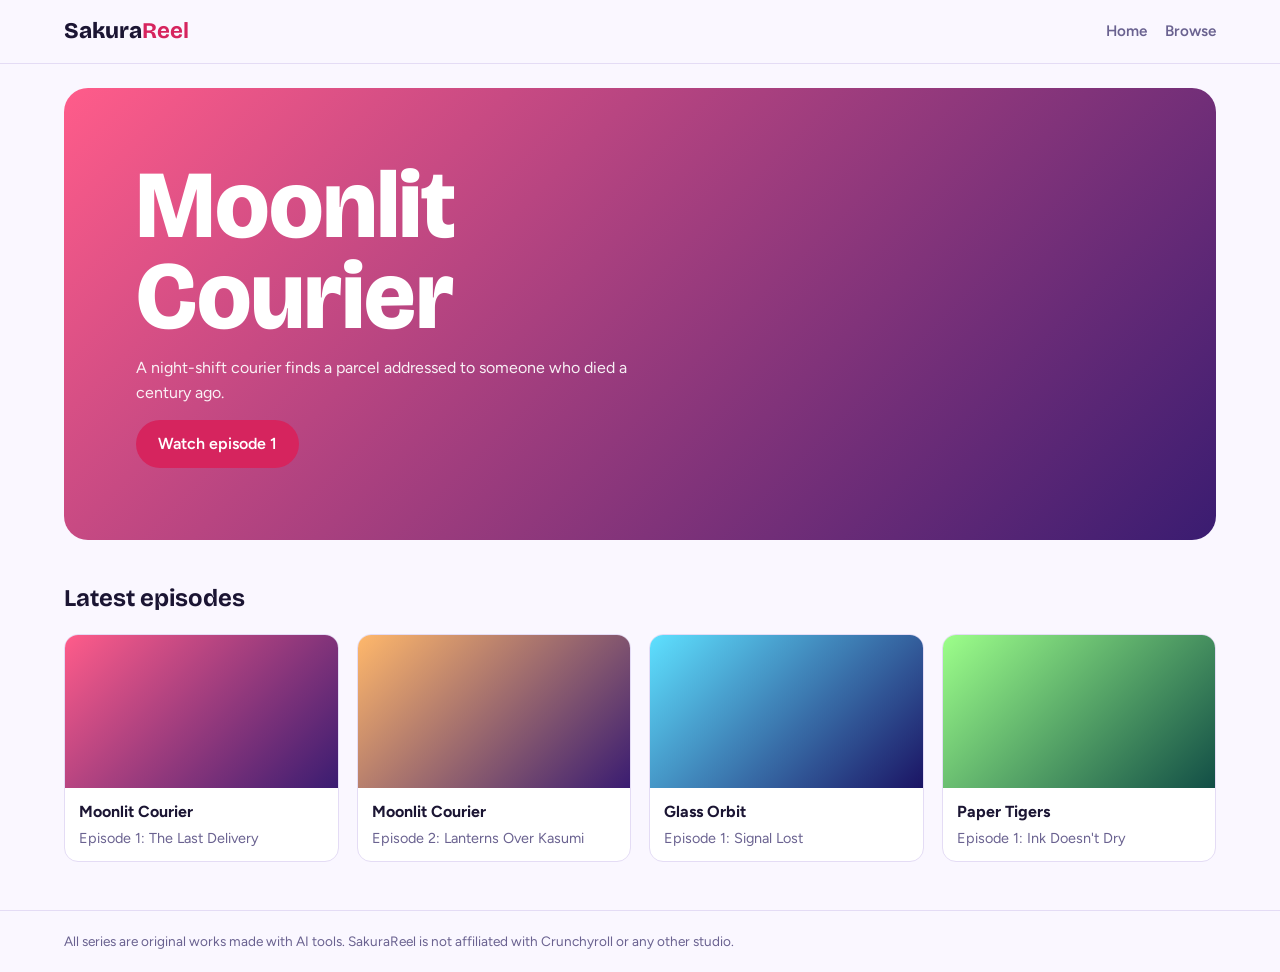
==== index-1.html @ 82ae55a9 "Add files via upload" ====
<!doctype html>
<html lang="en">
<head>
<meta charset="utf-8">
<meta name="viewport" content="width=device-width, initial-scale=1">
<title>SakuraReel: original anime made with AI</title>
<meta name="description" content="Watch original AI-made anime for free. Support the creator to download episodes.">
<link rel="icon" href="data:image/svg+xml,<svg xmlns='http://www.w3.org/2000/svg' viewBox='0 0 100 100'><text y='.9em' font-size='90'>🌸</text></svg>">
<link rel="preconnect" href="https://fonts.googleapis.com">
<link rel="preconnect" href="https://fonts.gstatic.com" crossorigin>
<link href="https://fonts.googleapis.com/css2?family=Bricolage+Grotesque:wght@500;800&family=Figtree:wght@400;600&display=swap" rel="stylesheet">
<style>
:root{--bg:#130f24;--surf:#1d1836;--line:#2e2750;--text:#f3f0ff;--muted:#a9a2cc;--acc:#ff5c8a;--r:14px}
@media(prefers-color-scheme:light){:root{--bg:#faf7ff;--surf:#fff;--line:#e4dcf5;--text:#1b1533;--muted:#6a6290;--acc:#d6245e}}
*{box-sizing:border-box;margin:0}
body{background:var(--bg);color:var(--text);font:400 16px/1.55 Figtree,system-ui,sans-serif;min-height:100vh;display:flex;flex-direction:column}
a{color:inherit;text-decoration:none}
:focus-visible{outline:3px solid var(--acc);outline-offset:3px}
h1,h2,.logo{font-family:"Bricolage Grotesque",system-ui,sans-serif}
.top{display:flex;justify-content:space-between;align-items:center;gap:12px;flex-wrap:wrap;padding:14px 5vw;border-bottom:1px solid var(--line);position:sticky;top:0;background:var(--bg);z-index:5}
.logo{font-size:1.4rem;font-weight:800}.logo b{color:var(--acc)}
nav{display:flex;gap:18px;font-weight:600;font-size:.95rem}nav a{color:var(--muted)}nav a:hover{color:var(--text)}
main{flex:1;padding:0 5vw 48px}
.hero{margin:24px 0 40px;border-radius:24px;padding:clamp(28px,6vw,72px);background:linear-gradient(135deg,var(--a),var(--b));color:#fff;min-height:320px;display:flex;flex-direction:column;justify-content:flex-end;gap:14px}
.hero h1{font-size:clamp(2.6rem,9vw,6rem);line-height:.95;font-weight:800;max-width:11ch}
.hero p{max-width:52ch;opacity:.92}
.btn{display:inline-block;background:var(--acc);color:#fff;font-weight:600;padding:12px 22px;border-radius:999px;border:0;cursor:pointer;width:fit-content}
.btn.alt{background:transparent;border:2px solid var(--line);color:var(--text)}
h2{font-size:1.5rem;margin:32px 0 16px}
.grid{display:grid;grid-template-columns:repeat(auto-fill,minmax(220px,1fr));gap:18px}
.card{background:var(--surf);border:1px solid var(--line);border-radius:var(--r);overflow:hidden;display:block}
.card:hover{border-color:var(--acc)}
.card .art,.card img{aspect-ratio:16/9;width:100%;object-fit:cover;display:block;background:linear-gradient(135deg,var(--a),var(--b))}
.meta{padding:12px 14px;display:grid;gap:2px}.meta span{color:var(--muted);font-size:.9rem}
.player{aspect-ratio:16/9;width:100%;border-radius:var(--r);background:#000;border:0;display:grid;place-items:center;color:#cfc9ee;text-align:center;padding:20px}
.watch{display:grid;gap:24px;grid-template-columns:minmax(0,2fr) minmax(240px,1fr);margin-top:24px}
@media(max-width:860px){.watch{grid-template-columns:1fr}}
.badge{display:inline-block;border:1px solid var(--line);border-radius:999px;padding:2px 12px;font-size:.85rem;color:var(--muted)}
.actions{display:flex;gap:12px;flex-wrap:wrap;margin:16px 0}
.side{display:grid;gap:14px;align-content:start}
input[type=search]{width:100%;max-width:420px;padding:12px 16px;border-radius:999px;border:1px solid var(--line);background:var(--surf);color:var(--text);font:inherit;margin-top:24px}
.empty{color:var(--muted);padding:24px 0}
footer{border-top:1px solid var(--line);padding:20px 5vw;color:var(--muted);font-size:.85rem}
@media(prefers-reduced-motion:no-preference){.card{transition:border-color .15s}}
</style>
</head>
<body>
<header class="top">
  <a class="logo" href="#/">Sakura<b>Reel</b></a>
  <nav><a href="#/">Home</a><a href="#/browse">Browse</a></nav>
</header>
<main id="app"></main>
<footer>All series are original works made with AI tools. SakuraReel is not affiliated with Crunchyroll or any other studio.</footer>
<script>
// Edit this file to manage your site. No build step needed.

// youtube: video ID of your upload (unlisted or public)
// video:   or a direct .mp4 URL (e.g. Cloudflare R2)
// download: your Gumroad / Ko-fi / Stripe link for the paid file
window.EPISODES = [
  { id: "moonlit-courier-1", series: "Moonlit Courier", ep: 1, title: "The Last Delivery",
    desc: "A night-shift courier finds a parcel addressed to someone who died a century ago.",
    c: ["#ff5c8a", "#3a1c71"], youtube: "", video: "", download: "", thumb: "" },
  { id: "moonlit-courier-2", series: "Moonlit Courier", ep: 2, title: "Lanterns Over Kasumi",
    desc: "The parcel starts glowing. Someone in the harbor town wants it back.",
    c: ["#ffb86b", "#3a1c71"], youtube: "", video: "", download: "", thumb: "" },
  { id: "glass-orbit-1", series: "Glass Orbit", ep: 1, title: "Signal Lost",
    desc: "A student pilot drifts into an abandoned colony ring and hears her own voice on the radio.",
    c: ["#5ee1ff", "#1b1464"], youtube: "", video: "", download: "", thumb: "" },
  { id: "paper-tigers-1", series: "Paper Tigers", ep: 1, title: "Ink Doesn't Dry",
    desc: "Origami warriors fight to keep a village's stories from being erased.",
    c: ["#9dff8a", "#124e46"], youtube: "", video: "", download: "", thumb: "" }
];
</script>
<script>
(() => {
  const E = window.EPISODES, S = window.SITE, app = document.getElementById("app");
  const esc = t => String(t).replace(/[&<>"']/g, c => ({"&":"&amp;","<":"&lt;",">":"&gt;",'"':"&quot;","'":"&#39;"}[c]));
  const grad = e => `--a:${esc(e.c[0])};--b:${esc(e.c[1])}`;
  const card = e => `<a class="card" href="#/watch/${esc(e.id)}" style="${grad(e)}">
    ${e.thumb ? `<img src="${esc(e.thumb)}" alt="" loading="lazy">` : `<div class="art"></div>`}
    <div class="meta"><strong>${esc(e.series)}</strong><span>Episode ${e.ep}: ${esc(e.title)}</span></div></a>`;

  function home() {
    const f = E[0];
    app.innerHTML = `<section class="hero" style="${grad(f)}">
      <h1>${esc(f.series)}</h1><p>${esc(f.desc)}</p>
      <a class="btn" href="#/watch/${esc(f.id)}">Watch episode ${f.ep}</a></section>
      <h2>Latest episodes</h2><div class="grid">${E.map(card).join("")}</div>`;
  }

  function browse() {
    app.innerHTML = `<input type="search" id="q" placeholder="Search series or episodes" aria-label="Search"><div class="grid" id="list" style="margin-top:24px"></div>`;
    const list = document.getElementById("list"), q = document.getElementById("q");
    const draw = () => {
      const t = q.value.toLowerCase();
      const r = E.filter(e => (e.series + " " + e.title).toLowerCase().includes(t));
      list.innerHTML = r.length ? r.map(card).join("") : `<p class="empty">No matches. Try another title.</p>`;
    };
    q.oninput = draw; draw();
  }

  function watch(id) {
    const e = E.find(x => x.id === id);
    if (!e) { app.innerHTML = `<p class="empty">Episode not found. <a href="#/browse">Browse all episodes</a></p>`; return; }
    document.title = `${e.series} Episode ${e.ep}: SakuraReel`;
    const player = e.youtube
      ? `<iframe class="player" src="https://www.youtube-nocookie.com/embed/${encodeURIComponent(e.youtube)}" title="${esc(e.title)}" allowfullscreen loading="lazy"></iframe>`
      : e.video
      ? `<video class="player" controls preload="metadata" src="${esc(e.video)}"></video>`
      : `<div class="player">This episode isn't uploaded yet. Add a youtube ID or video URL in data.js.</div>`;
    const more = E.filter(x => x.series === e.series && x.id !== e.id);
    app.innerHTML = `<div class="watch"><div>${player}
      <h1 style="margin-top:20px;font-size:1.8rem">${esc(e.series)}, Episode ${e.ep}: ${esc(e.title)}</h1>
      <p style="margin:8px 0"><span class="badge">Made with AI</span></p><p>${esc(e.desc)}</p>
      <div class="actions">
        ${e.download ? `<a class="btn" href="${esc(e.download)}" target="_blank" rel="noopener">Download episode</a>` : ""}</div></div>
      <aside class="side"><h2 style="margin:0">${more.length ? "More from this series" : "Keep watching"}</h2>
      ${(more.length ? more : E.filter(x => x.id !== e.id)).slice(0, 4).map(card).join("")}</aside></div>`;
  }

  function route() {
    const [, page, id] = location.hash.split("/");
    document.title = "SakuraReel: original anime made with AI";
    if (page === "watch") watch(id); else if (page === "browse") browse(); else home();
    window.scrollTo(0, 0);
  }
  addEventListener("hashchange", route);
  try { route(); } catch (err) { app.innerHTML = `<p class="empty">Something broke: ${esc(err.message)}</p>`; }
})();
</script>
</body>
</html>
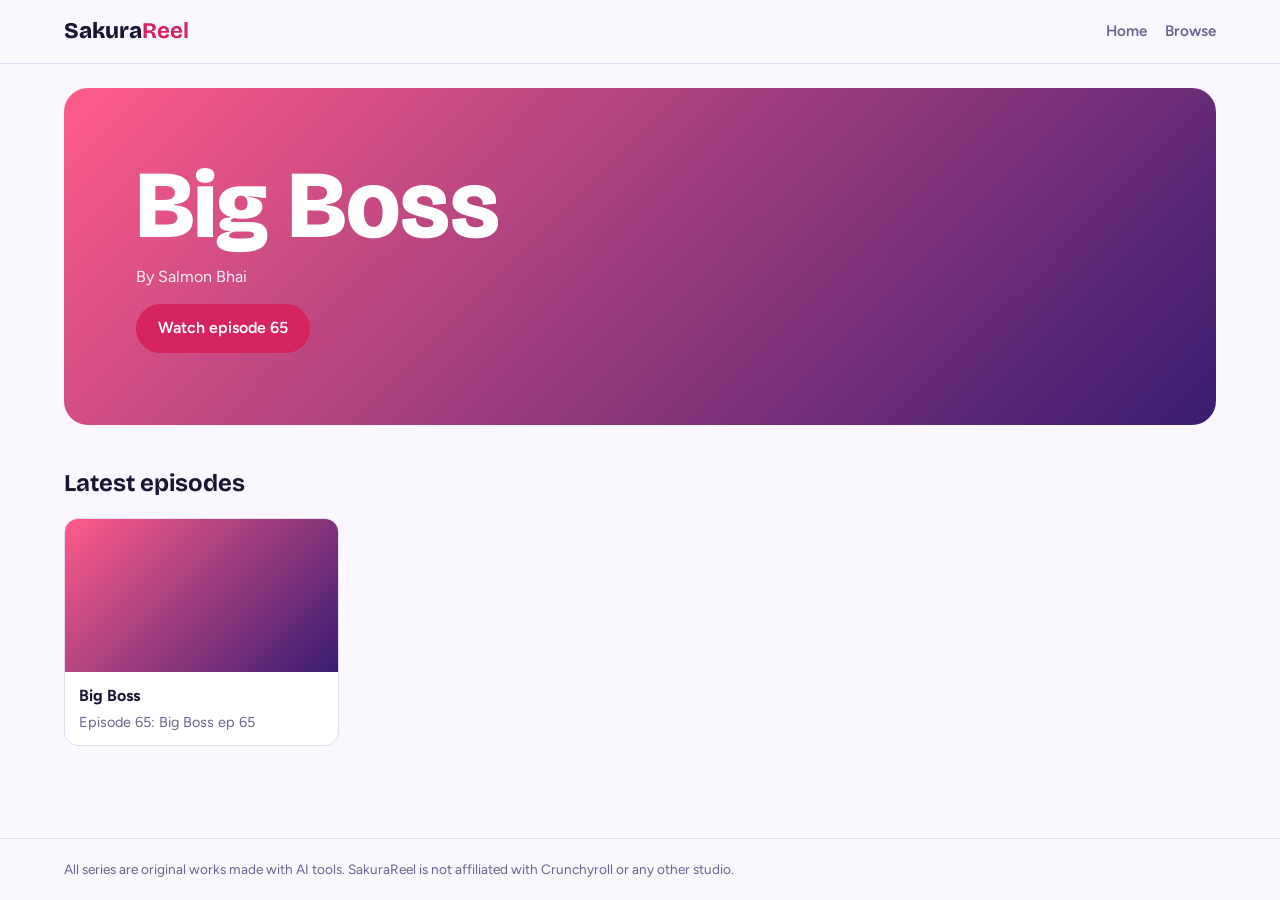
==== commit 45d924ba: "Update index-1.html" ====
--- a/index-1.html
+++ b/index-1.html
@@ -58,18 +58,9 @@
 // video:   or a direct .mp4 URL (e.g. Cloudflare R2)
 // download: your Gumroad / Ko-fi / Stripe link for the paid file
 window.EPISODES = [
-  { id: "moonlit-courier-1", series: "Moonlit Courier", ep: 1, title: "The Last Delivery",
-    desc: "A night-shift courier finds a parcel addressed to someone who died a century ago.",
+  { id: "Big-boss-season-20", series: "Big Boss", ep: 65, title: "Big Boss ep 65",
+    desc: "By Salmon Bhai",
     c: ["#ff5c8a", "#3a1c71"], youtube: "", video: "", download: "", thumb: "" },
-  { id: "moonlit-courier-2", series: "Moonlit Courier", ep: 2, title: "Lanterns Over Kasumi",
-    desc: "The parcel starts glowing. Someone in the harbor town wants it back.",
-    c: ["#ffb86b", "#3a1c71"], youtube: "", video: "", download: "", thumb: "" },
-  { id: "glass-orbit-1", series: "Glass Orbit", ep: 1, title: "Signal Lost",
-    desc: "A student pilot drifts into an abandoned colony ring and hears her own voice on the radio.",
-    c: ["#5ee1ff", "#1b1464"], youtube: "", video: "", download: "", thumb: "" },
-  { id: "paper-tigers-1", series: "Paper Tigers", ep: 1, title: "Ink Doesn't Dry",
-    desc: "Origami warriors fight to keep a village's stories from being erased.",
-    c: ["#9dff8a", "#124e46"], youtube: "", video: "", download: "", thumb: "" }
 ];
 </script>
 <script>
